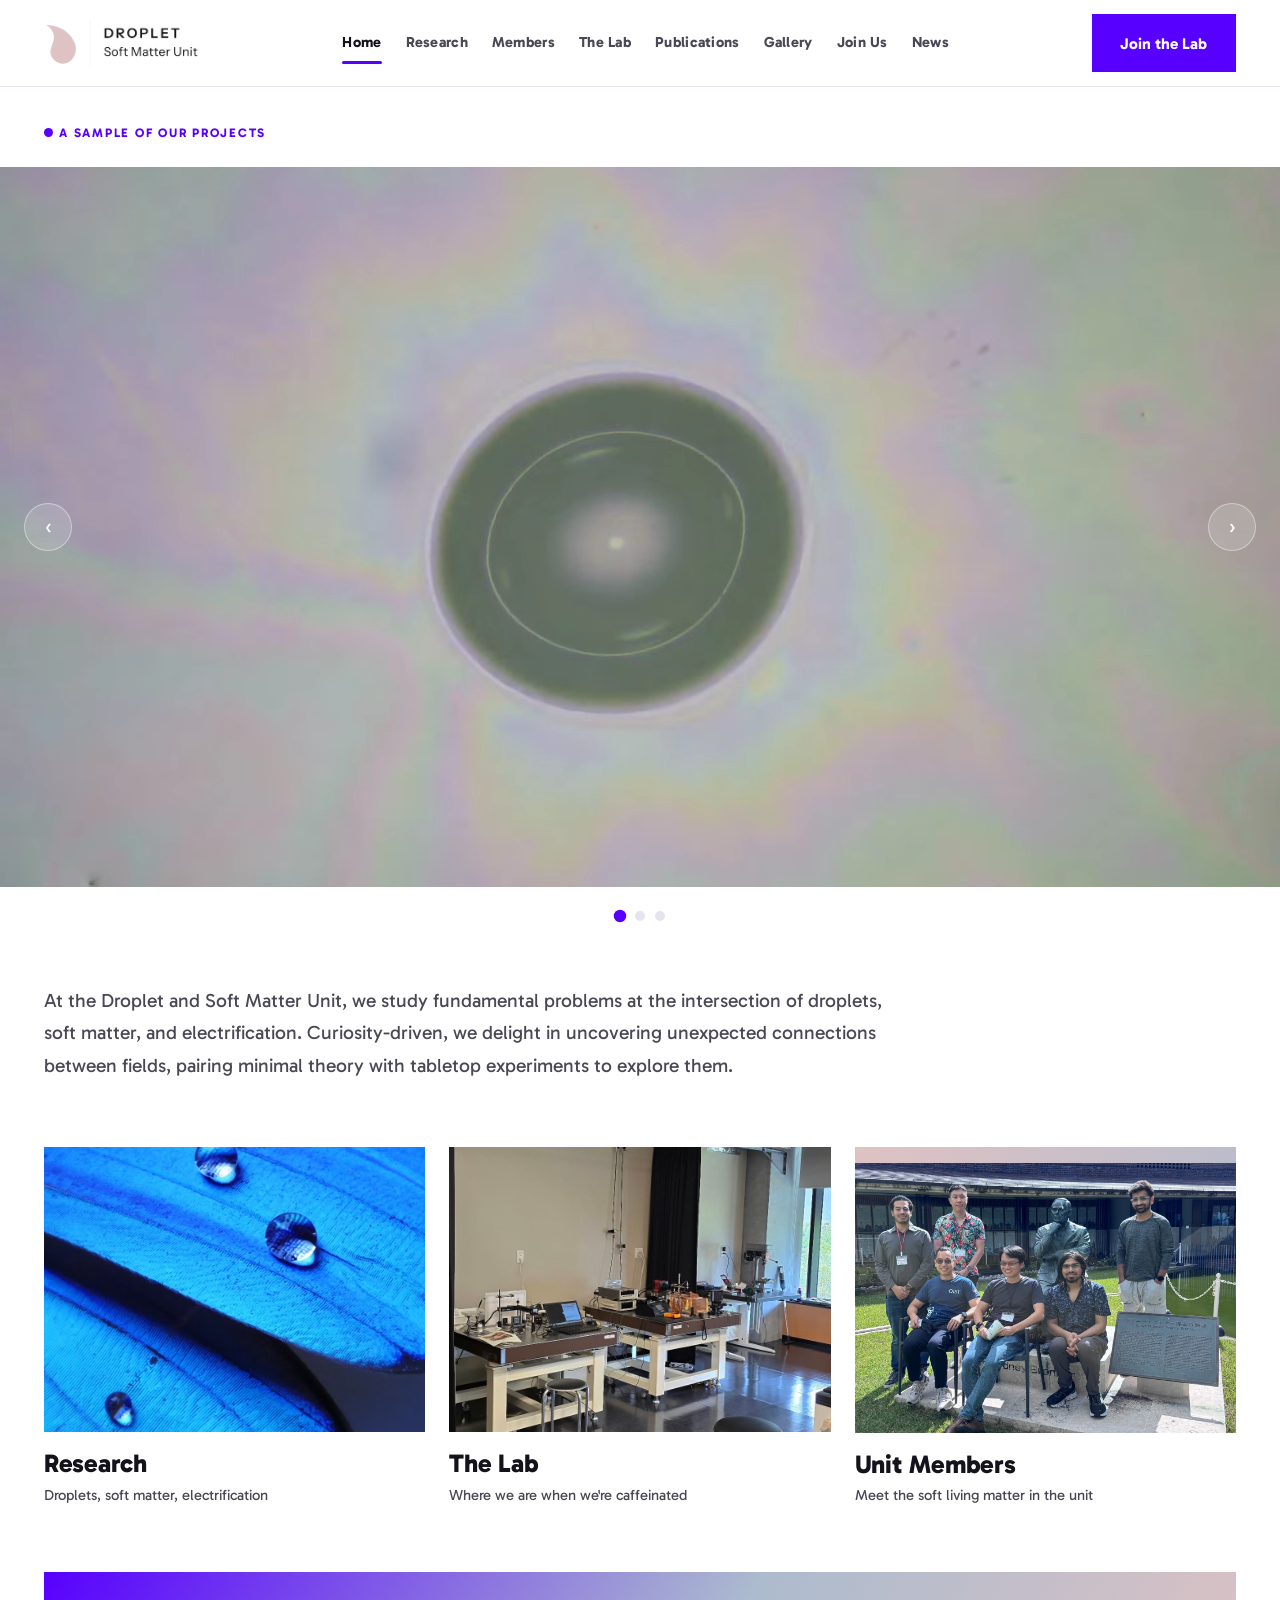
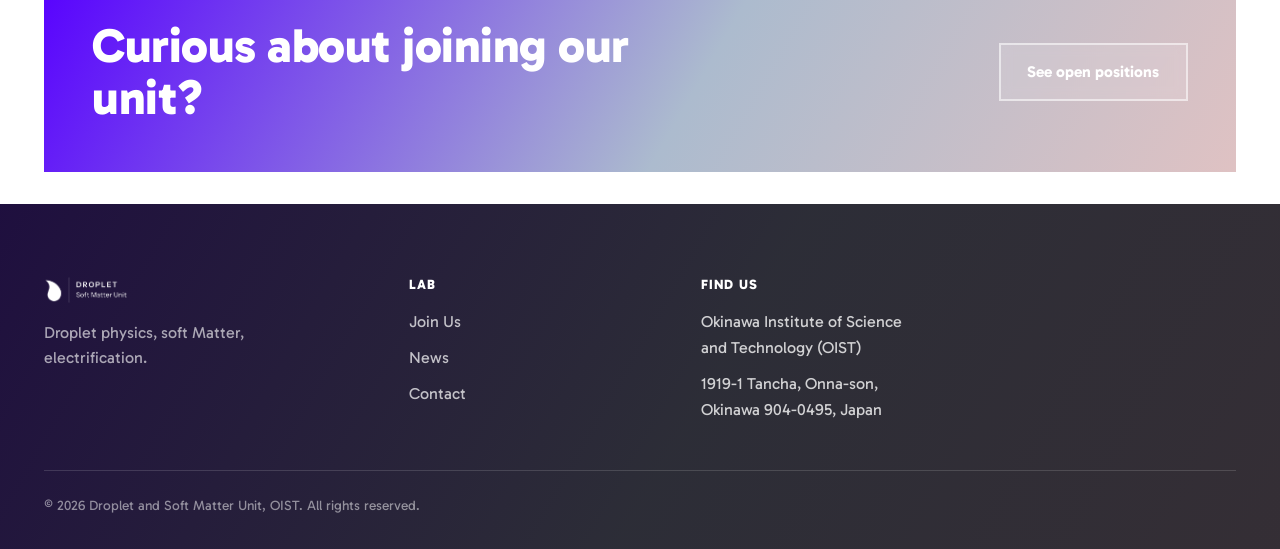
==== index.html @ cae1cfc1 "Add files via upload" ====
<!doctype html>
<html lang="en">
<head>
<meta charset="UTF-8">
<meta name="viewport" content="width=device-width, initial-scale=1">
<title>Droplet Lab — Physics of Droplets, Wetting &amp; Soft Matter | OIST</title>
<meta name="description" content="Droplet Lab, led by Prof. Dan Daniel at OIST, Japan, studies the physics of droplets, wetting and adhesion science, and soft matter.">
<link rel="icon" type="image/svg+xml" href="assets/logo/favicon.svg?v=2">
<link rel="preconnect" href="https://fonts.googleapis.com">
<link rel="preconnect" href="https://fonts.gstatic.com" crossorigin>
<link href="https://fonts.googleapis.com/css2?family=Gabarito:wght@400;500;600;700;800;900&display=swap" rel="stylesheet">
<link rel="stylesheet" href="css/style.css?v=35">
</head>
<body>
<a class="skip-link" href="#main">Skip to content</a>

<header class="site-header">
  <div class="container nav">
    <a class="brand" href="index.html" aria-label="Droplet Lab home">
      <img src="assets/logo/droplet-lab-color-cycle.gif" alt="Droplet, Soft Matter Unit">
    </a>
    <nav class="nav-links" aria-label="Primary">
      <a href="index.html" aria-current="page">Home</a>
      <a href="research.html">Research</a>
      <a href="members.html">Members</a>
      <a href="lab.html">The Lab</a>
      <a href="publications.html">Publications</a>
      <a href="gallery.html">Gallery</a>
      <a href="join.html">Join Us</a>
      <a href="news.html">News</a>
    </nav>
    <div class="nav-cta"><a class="btn btn-primary" href="join.html">Join the Lab</a></div>
    <button class="nav-toggle" aria-label="Toggle menu" aria-expanded="false" aria-controls="primary-nav"><span></span></button>
  </div>
</header>

<main id="main">

  <h1 class="visually-hidden">Droplet Lab &mdash; Physics of Droplets, Wetting &amp; Soft Matter, OIST</h1>

  <!-- SLIDESHOW: A sample of our projects -->
  <section class="reveal section section--tight">
    <div class="container">
      <p class="eyebrow slideshow-intro">A sample of our projects</p>
    </div>

    <div class="slideshow slideshow-full-bleed" data-slideshow aria-roledescription="carousel" aria-label="Featured projects">
      <div class="slideshow-viewport">
        <a class="slideshow-slide is-active" href="exploding-drops.html">
          <video poster="assets/images/hero/color-ejection-poster.jpg" autoplay muted loop playsinline aria-label="High-speed footage of a colored droplet exploding into thin-film patterns on impact">
            <source src="assets/video/color-ejection.webm" type="video/webm">
            <source src="assets/video/color-ejection.mp4" type="video/mp4">
          </video>
          <span class="slideshow-caption">
            <span class="slideshow-title">Exploding Drops</span>
            <span class="slideshow-hint">View project &rarr;</span>
          </span>
        </a>

        <a class="slideshow-slide" href="dancing-drops.html">
          <video autoplay muted loop playsinline aria-label="Condensate droplets dancing in serpentine and circular motion on a lubricated surface">
            <source src="assets/video/Dancing_drops.mp4" type="video/mp4">
          </video>
          <span class="slideshow-caption">
            <span class="slideshow-title">Dancing Drops</span>
            <span class="slideshow-hint">View project &rarr;</span>
          </span>
        </a>

        <a class="slideshow-slide" href="surface-engineering.html">
          <img src="assets/images/projects/Oleoplaning_2.jpg" alt="Iridescent oil droplets oleoplaning across a lubricated surface.">
          <span class="slideshow-caption">
            <span class="slideshow-title">Oleoplaning Drops</span>
            <span class="slideshow-hint">View project &rarr;</span>
          </span>
        </a>

        <button type="button" class="slideshow-arrow slideshow-arrow--prev" aria-label="Previous project">&lsaquo;</button>
        <button type="button" class="slideshow-arrow slideshow-arrow--next" aria-label="Next project">&rsaquo;</button>
      </div>

      <div class="container">
        <div class="slideshow-dots" role="tablist" aria-label="Choose a project">
          <button type="button" class="dot is-active" role="tab" aria-selected="true" aria-label="Exploding Drops"></button>
          <button type="button" class="dot" role="tab" aria-selected="false" aria-label="Dancing Drops"></button>
          <button type="button" class="dot" role="tab" aria-selected="false" aria-label="Oleoplaning Drops"></button>
        </div>
      </div>
    </div>
  </section>

  <!-- MISSION -->
  <section class="reveal section section--tight">
    <div class="container">
      <p class="mission-lede">At the Droplet and Soft Matter Unit, we study fundamental problems at the intersection of droplets, soft matter, and electrification. Curiosity-driven, we delight in uncovering unexpected connections between fields, pairing minimal theory with tabletop experiments to explore them.</p>
    </div>
  </section>

  <!-- 3 PANELS: Research / The Lab / Members -->
  <section class="reveal section section--tight">
    <div class="container">
      <div class="sample-grid">
        <a class="sample-tile" href="research.html">
          <div class="card-media" style="border-radius: var(--radius-md);">
            <img src="assets/images/hero/morpho.avif" alt="Morpho.">
          </div>
          <h3>Research</h3>
          <p>Droplets, soft matter, electrification</p>
        </a>
        <a class="sample-tile" href="lab.html">
          <div class="card-media" style="border-radius: var(--radius-md);">
            <img src="assets/images/lab/optical_lab.jpg" alt="Optical lab.">
          </div>
          <h3>The Lab</h3>
          <p>Where we are when we're caffeinated </p>
        </a>
        <a class="sample-tile" href="members.html">
          <div class="card-media" style="border-radius: var(--radius-md); background: var(--gradient-1);">
            <img src="assets/images/team/Team_cropped.jpg" alt="Group photo cropped." style="object-fit: contain; object-position: bottom;">
          </div>
          <h3>Unit Members</h3>
          <p>Meet the soft living matter in the unit </p>
        </a>
      </div>
    </div>
  </section>

  <!-- CTA -->
  <section class="reveal section section--tight">
    <div class="container">
      <div class="cta-band">
        <h2>Curious about joining our unit?</h2>
        <a class="btn btn-on-dark" href="join.html">See open positions</a>
      </div>
    </div>
  </section>

</main>

<footer class="site-footer">
  <div class="container footer-inner">
    <div class="footer-grid">
      <div class="footer-brand">
        <img src="assets/logo/droplet-lab-white-thick.png?v=2" alt="Droplet, Soft Matter Unit">
        <p>Droplet physics, soft Matter, electrification.</p>
      </div>
      <div class="footer-col">
        <h4>Lab</h4>
        <ul>
          <li><a href="join.html">Join Us</a></li>
          <li><a href="news.html">News</a></li>
          <li><a href="mailto:dan-daniel@oist.jp">Contact</a></li>
        </ul>
      </div>
      <div class="footer-col">
        <h4>Find us</h4>
        <ul>
          <li>Okinawa Institute of Science<br>and Technology (OIST)</li>
          <li>1919-1 Tancha, Onna-son,<br>Okinawa 904-0495, Japan</li>
        </ul>
      </div>
    </div>
    <div class="footer-bottom">
      <span>&copy; <span data-year>2026</span> Droplet and Soft Matter Unit, OIST. All rights reserved.</span>
    </div>
  </div>
</footer>

<script src="js/main.js?v=12"></script>
</body>
</html>
---- css/style.css ----
/* ==========================================================================
   Droplet Lab — shared stylesheet
   Brand: purple #5700FF, blue-grey #ACBBCE, dusty pink #DFC2C3,
          neon #EEFF41, peach #F7E1D7, black/white. Font: Gabarito.
   ========================================================================== */

:root {
  /* ---- brand colors ---- */
  --purple: #5700ff;
  --purple-dark: #4300c9;
  --purple-light: #efe6ff;
  --blue-grey: #acbbce;
  --dusty-pink: #dfc2c3;
  --peach: #f7e1d7;
  --neon: #eeff41;
  --ink: #14121a;
  --ink-soft: #4a4854;
  --muted: #75727e;
  --line: #e7e3ee;
  --surface: #ffffff;
  --surface-alt: #faf8fc;
  --pale-blue: #e9f2ff;

  --gradient-1: linear-gradient(120deg, var(--dusty-pink), var(--blue-grey));
  --gradient-2: linear-gradient(120deg, var(--purple), var(--blue-grey) 55%, var(--dusty-pink));
  --gradient-3: linear-gradient(135deg, var(--blue-grey), var(--dusty-pink));
  --gradient-dark: linear-gradient(180deg, rgba(10, 8, 20, 0) 0%, rgba(10, 8, 20, 0.55) 60%, rgba(10, 8, 20, 0.88) 100%);

  /* ---- type ---- */
  --font-display: 'Gabarito', 'Segoe UI', system-ui, sans-serif;
  --font-body: 'Gabarito', 'Segoe UI', system-ui, sans-serif;

  /* ---- spacing scale (8pt rhythm) ---- */
  --space-1: 0.5rem;
  --space-2: 0.75rem;
  --space-3: 1rem;
  --space-4: 1.5rem;
  --space-5: 2rem;
  --space-6: 3rem;
  --space-7: 4.5rem;
  --space-8: 6.5rem;

  --radius-sm: 0px;
  --radius-md: 0px;
  --radius-lg: 0px;
  --radius-pill: 0px;

  --container: 1240px;
  --shadow-sm: 0 2px 10px rgba(20, 18, 26, 0.06);
  --shadow-md: 0 12px 40px rgba(20, 18, 26, 0.10);
  --shadow-lg: 0 24px 70px rgba(20, 18, 26, 0.16);

  --ease: cubic-bezier(0.22, 1, 0.36, 1);
}

/* ---------------------------------- reset -------------------------------- */
*, *::before, *::after { box-sizing: border-box; }
html { scroll-behavior: smooth; }
body {
  margin: 0;
  font-family: var(--font-body);
  color: var(--ink);
  background: var(--surface);
  -webkit-font-smoothing: antialiased;
  font-size: 16px;
  line-height: 1.6;
}
img { max-width: 100%; display: block; }
a { color: inherit; text-decoration: none; }
ul { margin: 0; padding: 0; list-style: none; }
h1, h2, h3, h4, p, figure { margin: 0; }
button { font: inherit; cursor: pointer; }
input, textarea, select { font: inherit; }

@media (prefers-reduced-motion: reduce) {
  html { scroll-behavior: auto; }
  *, *::before, *::after { animation-duration: 0.01ms !important; animation-iteration-count: 1 !important; transition-duration: 0.01ms !important; }
}

/* --------------------------------- type ---------------------------------- */
h1, h2, h3, h4 { font-family: var(--font-display); font-weight: 800; letter-spacing: -0.01em; color: var(--ink); }
h1 { font-size: clamp(1.9rem, 4vw + 0.8rem, 3.7rem); line-height: 1.03; font-weight: 800; }
h2 { font-size: clamp(1.9rem, 2.6vw + 1rem, 3rem); line-height: 1.08; }
h3 { font-size: clamp(1.25rem, 1vw + 1rem, 1.6rem); line-height: 1.25; }
h4 { font-size: 1.05rem; line-height: 1.3; }
p { color: var(--ink-soft); }
.lede { font-size: clamp(1.05rem, 0.6vw + 1rem, 1.3rem); color: var(--ink-soft); line-height: 1.6; }
.eyebrow {
  display: inline-flex; align-items: center; gap: 0.5em;
  font-family: var(--font-display); font-weight: 700; letter-spacing: 0.14em;
  text-transform: uppercase; font-size: 0.78rem; color: var(--purple);
}
.eyebrow::before {
  content: ""; width: 9px; height: 9px; border-radius: 50%;
  background: var(--purple); flex: none;
}
.text-center { text-align: center; }

/* ------------------------------- utility ---------------------------------- */
.container { max-width: var(--container); margin-inline: auto; padding-inline: var(--space-4); }
.section { padding-block: 4.5rem; }
.section--tight { padding-block: 2rem; }
.section--alt { background: var(--surface-alt); }
.stack { display: flex; flex-direction: column; }
.visually-hidden {
  position: absolute; width: 1px; height: 1px; overflow: hidden;
  clip: rect(0 0 0 0); white-space: nowrap; border: 0; padding: 0; margin: -1px;
}
.skip-link {
  position: absolute; left: 1rem; top: -60px; z-index: 200;
  background: var(--purple); color: #fff; padding: 0.75rem 1.25rem;
  border-radius: var(--radius-sm); transition: top 0.2s var(--ease);
}
.skip-link:focus { top: 1rem; }

/* -------------------------------- buttons --------------------------------- */
.btn {
  display: inline-flex; align-items: center; justify-content: center; gap: 0.55em;
  font-family: var(--font-display); font-weight: 700; font-size: 0.98rem;
  padding: 0.9em 1.7em; border-radius: var(--radius-pill);
  border: 2px solid transparent; transition: transform 0.25s var(--ease), background 0.25s var(--ease), color 0.25s var(--ease), border-color 0.25s var(--ease);
  min-height: 44px;
}
.btn:active { transform: translateY(1px); }
.btn-primary { background: var(--purple); color: #fff; }
.btn-primary:hover { background: var(--purple-dark); }
.btn-ghost { background: transparent; color: var(--ink); border-color: var(--line); }
.btn-ghost:hover { border-color: var(--purple); color: var(--purple); }
.btn-on-dark { background: rgba(255,255,255,0.12); color: #fff; border-color: rgba(255,255,255,0.55); backdrop-filter: blur(6px); }
.btn-on-dark:hover { background: #fff; color: var(--ink); border-color: #fff; }
.btn:focus-visible, a:focus-visible, button:focus-visible, input:focus-visible, textarea:focus-visible {
  outline: 3px solid var(--purple); outline-offset: 3px;
}

/* ---------------------------------- nav ------------------------------------ */
.site-header {
  position: sticky; top: 0; z-index: 100;
  border-bottom: 1px solid var(--line);
}
.site-header::before {
  content: ""; position: absolute; inset: 0; z-index: -1;
  background: rgba(255, 255, 255, 0.86);
  backdrop-filter: blur(14px);
}
.nav {
  display: flex; align-items: center; justify-content: space-between;
  gap: var(--space-4); padding-block: 0.9rem;
}
.brand { display: flex; align-items: center; gap: 0.6rem; flex: none; }
.brand img { height: 52px; width: auto; }
.nav-links {
  display: flex; align-items: center; gap: var(--space-4);
  font-family: var(--font-display); font-weight: 700; font-size: 0.92rem;
  letter-spacing: 0.02em;
}
.nav-links a {
  position: relative; padding-block: 0.4rem; color: var(--ink-soft);
  transition: color 0.2s var(--ease);
}
.nav-links a::after {
  content: ""; position: absolute; left: 0; right: 100%; bottom: -3px; height: 3px;
  background: var(--purple); border-radius: 2px; transition: right 0.28s var(--ease);
}
.nav-links a:hover { color: var(--ink); }
.nav-links a:hover::after { right: 0; }
.nav-links a[aria-current="page"] { color: var(--ink); }
.nav-links a[aria-current="page"]::after { right: 0; }
.nav-cta { flex: none; }
.nav-toggle {
  display: none; flex: none; width: 44px; height: 44px; border-radius: var(--radius-sm);
  border: 1px solid var(--line); background: #fff; align-items: center; justify-content: center;
}
.nav-toggle span, .nav-toggle span::before, .nav-toggle span::after {
  content: ""; display: block; width: 20px; height: 2px; background: var(--ink); position: relative;
  transition: transform 0.25s var(--ease), opacity 0.25s var(--ease);
}
.nav-toggle span::before { position: absolute; top: -6px; }
.nav-toggle span::after { position: absolute; top: 6px; }
.nav-toggle[aria-expanded="true"] span { background: transparent; }
.nav-toggle[aria-expanded="true"] span::before { transform: translateY(6px) rotate(45deg); }
.nav-toggle[aria-expanded="true"] span::after { transform: translateY(-6px) rotate(-45deg); }

@media (max-width: 860px) {
  .nav-toggle { display: inline-flex; }
  .nav-links {
    position: fixed; inset: 68px 0 0 0; background: #fff; flex-direction: column;
    align-items: stretch; padding: var(--space-4); gap: 0; transform: translateY(-8px);
    opacity: 0; pointer-events: none; transition: opacity 0.25s var(--ease), transform 0.25s var(--ease);
    font-size: 1.15rem; overflow-y: auto;
  }
  .nav-links.is-open { opacity: 1; pointer-events: auto; transform: translateY(0); }
  .nav-links a { display: block; padding: 0.95rem 0.25rem; border-bottom: 1px solid var(--line); }
  .nav-links a::after { display: none; }
  .nav-cta { display: none; }
}

/* --------------------------------- footer ---------------------------------- */
.site-footer { background: var(--ink); color: rgba(255,255,255,0.78); position: relative; overflow: hidden; }
.site-footer::before {
  content: ""; position: absolute; inset: 0; background: var(--gradient-2); opacity: 0.16;
}
.footer-inner { position: relative; padding-block: var(--space-7) var(--space-5); }
.footer-grid {
  display: grid; gap: var(--space-6);
  grid-template-columns: 1.3fr 1fr 1fr 1fr;
}
.footer-brand img { height: 28px; margin-bottom: var(--space-3); }
.footer-brand p { color: rgba(255,255,255,0.62); max-width: 32ch; }
.footer-col h4 { color: #fff; font-size: 0.85rem; letter-spacing: 0.08em; text-transform: uppercase; margin-bottom: var(--space-3); }
.footer-col ul { display: flex; flex-direction: column; gap: 0.65rem; }
.footer-col a { color: rgba(255,255,255,0.72); transition: color 0.2s var(--ease); }
.footer-col a:hover { color: var(--neon); }
.footer-bottom {
  margin-top: var(--space-6); padding-top: var(--space-4); border-top: 1px solid rgba(255,255,255,0.14);
  display: flex; justify-content: space-between; gap: var(--space-3); flex-wrap: wrap;
  font-size: 0.85rem; color: rgba(255,255,255,0.5);
}
@media (max-width: 860px) {
  .footer-grid { grid-template-columns: 1fr 1fr; }
}
@media (max-width: 520px) {
  .footer-grid { grid-template-columns: 1fr; }
}

/* ---------------------------------- home slideshow ------------------------------------ */
.slideshow-intro { margin-bottom: var(--space-4); }
.slideshow-full-bleed {
  width: 100%; margin-left: calc(50% - 50vw); margin-right: calc(50% - 50vw);
}
.slideshow-viewport {
  position: relative; overflow: hidden;
  aspect-ratio: 16 / 9; background: var(--ink);
}
.slideshow-slide {
  position: absolute; inset: 0; display: block; opacity: 0; visibility: hidden;
  transition: opacity 0.7s var(--ease), visibility 0.7s;
}
.slideshow-slide.is-active { opacity: 1; visibility: visible; z-index: 1; }
.slideshow-slide img, .slideshow-slide video {
  width: 100%; height: 100%; object-fit: contain; display: block;
}
.slideshow-caption {
  position: absolute; left: 0; right: 0; bottom: 0; z-index: 2;
  padding: var(--space-6) var(--space-5) var(--space-4);
  background: linear-gradient(180deg, transparent, rgba(8,6,16,0.8));
  color: #fff;
  opacity: 0; transition: opacity 0.3s var(--ease);
}
.slideshow-slide:hover .slideshow-caption,
.slideshow-slide:focus .slideshow-caption,
.slideshow-slide:focus-visible .slideshow-caption { opacity: 1; }
.slideshow-eyebrow {
  display: block; font-family: var(--font-display); font-weight: 700; letter-spacing: 0.12em;
  text-transform: uppercase; font-size: 0.72rem; color: var(--neon); margin-bottom: 0.35rem;
}
.slideshow-title { display: block; font-family: var(--font-display); font-weight: 800; font-size: clamp(1.4rem, 1vw + 1.1rem, 2.2rem); }
.slideshow-hint {
  display: inline-flex; align-items: center; gap: 0.4em; margin-top: 0.6rem;
  font-size: 0.85rem; font-weight: 700; opacity: 0.88;
}
.slideshow-arrow {
  position: absolute; top: 50%; transform: translateY(-50%); z-index: 3;
  width: 48px; height: 48px; border-radius: 50%; display: flex; align-items: center; justify-content: center;
  background: rgba(255,255,255,0.14); color: #fff; border: 1px solid rgba(255,255,255,0.4);
  font-size: 1.3rem; transition: background 0.2s var(--ease);
}
.slideshow-arrow:hover { background: rgba(255,255,255,0.3); }
.slideshow-arrow--prev { left: var(--space-4); }
.slideshow-arrow--next { right: var(--space-4); }
.slideshow-dots { display: flex; justify-content: center; gap: 0.6rem; margin-top: var(--space-4); }
.slideshow-dots .dot {
  width: 10px; height: 10px; border-radius: 50%; background: var(--line); border: 0; padding: 0;
  cursor: pointer; transition: background 0.2s var(--ease), transform 0.2s var(--ease);
}
.slideshow-dots .dot.is-active { background: var(--purple); transform: scale(1.25); }
@media (max-width: 720px) {
  .slideshow-viewport { aspect-ratio: 3 / 4; }
  .slideshow-arrow { width: 40px; height: 40px; font-size: 1.1rem; }
}

.mission-lede { font-size: clamp(1.05rem, 0.4vw + 1rem, 1.2rem); color: var(--ink-soft); line-height: 1.7; max-width: 85ch; }

/* --------------------------------- cards ------------------------------------ */
.card {
  background: var(--surface); border-radius: var(--radius-lg); overflow: hidden;
  box-shadow: var(--shadow-sm); transition: transform 0.3s var(--ease), box-shadow 0.3s var(--ease);
  border: 1px solid var(--line);
}
a.card:hover, .card.is-interactive:hover { transform: translateY(-6px); box-shadow: var(--shadow-md); }
.card-media { aspect-ratio: 4 / 3; overflow: hidden; background: var(--surface-alt); }
.card-media img { width: 100%; height: 100%; object-fit: cover; transition: transform 0.5s var(--ease); }
.card:hover .card-media img { transform: scale(1.05); }
.card-body { padding: var(--space-4); }
.card-body h3 { margin-bottom: 0.5rem; }
.card-body p { font-size: 0.96rem; }
.card-tag {
  display: inline-block; font-family: var(--font-display); font-weight: 700; font-size: 0.72rem;
  letter-spacing: 0.08em; text-transform: uppercase; color: var(--purple); background: var(--purple-light);
  padding: 0.3em 0.8em; border-radius: var(--radius-pill); margin-bottom: 0.75rem;
}

/* grids */
.grid { display: grid; gap: var(--space-4); }
.grid-2 { grid-template-columns: repeat(2, 1fr); }
.grid-3 { grid-template-columns: repeat(3, 1fr); }
.grid-4 { grid-template-columns: repeat(4, 1fr); }
@media (max-width: 980px) {
  .grid-3, .grid-4 { grid-template-columns: repeat(2, 1fr); }
}
@media (max-width: 620px) {
  .grid-2, .grid-3, .grid-4 { grid-template-columns: 1fr; }
}

/* section heading row */
.section-head {
  display: flex; align-items: flex-end; justify-content: space-between; gap: var(--space-4);
  margin-bottom: var(--space-5); flex-wrap: wrap;
}
.section-head h2 { max-width: 26ch; }
.section-head p { max-width: 48ch; }

/* -------------------------------- home: projects sample -------------------- */
.sample-grid { display: grid; grid-template-columns: repeat(3, 1fr); gap: var(--space-4); }
.sample-tile { text-align: left; }
.sample-tile .card-media { aspect-ratio: 4 / 3; border-radius: var(--radius-md); }
.sample-tile h3 { margin-top: var(--space-3); }
.sample-tile p { font-size: 0.92rem; margin-top: 0.25rem; }
@media (max-width: 780px) { .sample-grid { grid-template-columns: 1fr; } }

/* ------------------------------- mission / split ---------------------------- */
.split {
  display: grid; grid-template-columns: 1fr 1fr; gap: var(--space-7); align-items: center;
}
@media (max-width: 900px) { .split { grid-template-columns: 1fr; gap: var(--space-5); } }
.split-media { border-radius: var(--radius-lg); overflow: hidden; box-shadow: var(--shadow-md); }
.split-media img, .split-media video { width: 100%; display: block; }
.split-media iframe { width: 100%; height: 100%; min-height: 320px; display: block; border: 0; }

.stat-row { display: flex; gap: var(--space-6); flex-wrap: wrap; margin-top: var(--space-5); }
.stat b { display: block; font-family: var(--font-display); font-size: 2.1rem; color: var(--purple); font-weight: 800; }
.stat span { font-size: 0.88rem; color: var(--muted); }

/* --------------------------------- team -------------------------------------- */
.members-section-title {
  font-size: 1.5rem; padding-bottom: var(--space-2); margin-bottom: var(--space-4);
  border-bottom: 2px solid var(--line);
}
.member-row {
  display: grid; grid-template-columns: 180px 1fr; gap: var(--space-5);
  padding-block: var(--space-5); border-top: 1px solid var(--line);
}
.member-row:first-of-type { border-top: none; }
.member-row-photo {
  aspect-ratio: 1; border-radius: var(--radius-md); overflow: hidden; background: var(--surface-alt);
}
.member-row-photo img { width: 100%; height: 100%; object-fit: cover; object-position: top center; }
.member-row-body h3 { font-size: 1.2rem; }
.member-row-body .role { color: var(--purple); font-weight: 700; font-size: 0.9rem; margin-top: 0.2rem; }
.member-row-body p { margin-top: 0.75rem; font-size: 0.96rem; }
.scholar-link {
  display: inline-block; margin-top: 0.5rem; font-weight: 700; font-size: 0.86rem;
  color: var(--muted); border-bottom: 1px solid var(--line);
}
.scholar-link:hover { color: var(--purple); border-color: var(--purple); }
@media (max-width: 620px) {
  .member-row { grid-template-columns: 96px 1fr; gap: var(--space-3); }
}

.alumni-list { display: flex; flex-direction: column; gap: 0.6rem; }
.alumni-list li { color: var(--ink-soft); font-size: 0.98rem; }
.alumni-list strong { color: var(--ink); }

/* -------------------------------- publications -------------------------------- */
.pub-year { font-family: var(--font-display); font-weight: 800; font-size: 1.3rem; color: var(--purple); margin: var(--space-6) 0 var(--space-3); }
.pub-year:first-of-type { margin-top: 0; }
.pub-item {
  display: grid; grid-template-columns: 96px 1fr auto; gap: var(--space-4); align-items: start;
  padding: var(--space-4) 0; border-top: 1px solid var(--line);
}
.pub-item:last-child { border-bottom: 1px solid var(--line); }
.pub-thumb {
  width: 96px; height: 96px; border-radius: var(--radius-md); overflow: hidden;
  background: var(--purple-light); display: flex; align-items: center; justify-content: center; flex: none;
}
.pub-thumb img { width: 100%; height: 100%; object-fit: cover; }
.pub-item h3 { font-size: 1.08rem; font-weight: 700; line-height: 1.35; }
.pub-item .authors { font-size: 0.92rem; color: var(--ink-soft); margin-top: 0.35rem; }
.pub-item .venue { font-size: 0.88rem; color: var(--purple); font-weight: 700; margin-top: 0.35rem; }
.pub-item .pub-link {
  white-space: nowrap; font-weight: 700; font-size: 0.86rem; color: var(--purple);
  border: 1.5px solid var(--purple-light); padding: 0.5em 1em; border-radius: var(--radius-pill);
  align-self: center;
}
.pub-item .pub-link:hover { background: var(--purple); color: #fff; border-color: var(--purple); }
.pub-note {
  background: var(--purple-light); color: var(--purple-dark); border-radius: var(--radius-md);
  padding: var(--space-3) var(--space-4); font-size: 0.9rem; margin-bottom: var(--space-5);
}
@media (max-width: 620px) {
  .pub-item { grid-template-columns: 64px 1fr; }
  .pub-thumb { width: 64px; height: 64px; }
  .pub-item .pub-link { grid-column: 1 / -1; justify-self: start; }
}

/* ---------------------------------- gallery carousel ------------------------------------ */
.carousel-stage {
  position: relative; border-radius: var(--radius-lg); overflow: hidden;
  background: linear-gradient(160deg, #17131f, #2c2440); box-shadow: var(--shadow-lg);
  aspect-ratio: 16 / 10;
}
.carousel-image { width: 100%; height: 100%; object-fit: cover; }
.carousel-count {
  position: absolute; top: var(--space-3); right: var(--space-3); z-index: 2;
  background: rgba(8, 6, 16, 0.55); color: #fff; font-family: var(--font-display); font-weight: 700;
  font-size: 0.76rem; letter-spacing: 0.04em; padding: 0.35em 0.8em; border-radius: var(--radius-pill);
}
.carousel-caption {
  position: absolute; left: 0; right: 0; bottom: 0; z-index: 2; text-align: center;
  padding: 2.5rem var(--space-4) var(--space-3);
  background: linear-gradient(180deg, transparent, rgba(8, 6, 16, 0.85));
  color: #fff; font-size: 0.96rem;
  opacity: 0; transition: opacity 0.3s var(--ease);
}
.carousel-stage:hover .carousel-caption,
.carousel-stage:focus-within .carousel-caption { opacity: 1; }
.carousel-arrow {
  position: absolute; top: 50%; transform: translateY(-50%); z-index: 2;
  width: 48px; height: 48px; border-radius: 50%; display: flex; align-items: center; justify-content: center;
  background: rgba(255,255,255,0.12); color: #fff; border: 1px solid rgba(255,255,255,0.4);
  font-size: 1.3rem; line-height: 1; transition: background 0.2s var(--ease);
}
.carousel-arrow:hover { background: rgba(255,255,255,0.28); }
.carousel-arrow--prev { left: var(--space-3); }
.carousel-arrow--next { right: var(--space-3); }

.carousel-filmstrip {
  display: flex; gap: var(--space-2); margin-top: var(--space-3);
  overflow-x: auto; padding-bottom: 0.4rem; scroll-snap-type: x proximity;
}
.carousel-thumb {
  flex: none; width: 96px; aspect-ratio: 1; padding: 0; margin: 0; cursor: pointer;
  border-radius: var(--radius-sm); overflow: hidden; border: 2px solid transparent; background: none;
  opacity: 0.55; transition: opacity 0.2s var(--ease), border-color 0.2s var(--ease);
  scroll-snap-align: start;
}
.carousel-thumb img { width: 100%; height: 100%; object-fit: cover; display: block; }
.carousel-thumb:hover { opacity: 0.85; }
.carousel-thumb.is-active { opacity: 1; border-color: var(--purple); }

@media (max-width: 640px) {
  .carousel-stage { aspect-ratio: 4 / 5; }
  .carousel-arrow { width: 40px; height: 40px; font-size: 1.1rem; }
  .carousel-thumb { width: 72px; }
}

/* ---------------------------------- award entries (videos + poster) ------------------------------------ */
.entry-card { display: flex; flex-direction: column; gap: 0.6rem; }
.entry-head { display: flex; align-items: flex-start; justify-content: space-between; gap: 0.75rem; }
.entry-head h3 { font-size: 1.05rem; line-height: 1.3; }
.winner-badge {
  flex: none; display: inline-flex; align-items: center; gap: 0.35em;
  font-family: var(--font-display); font-weight: 800; font-size: 0.72rem; letter-spacing: 0.04em;
  color: #2a2a06; background: var(--neon); padding: 0.35em 0.7em; border-radius: var(--radius-pill);
}
.entry-media {
  position: relative; aspect-ratio: 16 / 9; border-radius: var(--radius-md); overflow: hidden;
  background: #000; box-shadow: var(--shadow-sm);
}
.entry-media img { width: 100%; height: 100%; object-fit: cover; display: block; }
.entry-media iframe { width: 100%; height: 100%; display: block; border: 0; }
.video-facade { cursor: pointer; border: 0; padding: 0; width: 100%; height: 100%; display: block; position: relative; }
.video-facade .play-btn {
  position: absolute; inset: 0; margin: auto; width: 64px; height: 64px; border-radius: 50%;
  background: rgba(20, 18, 26, 0.6); border: 2px solid rgba(255,255,255,0.85); color: #fff;
  display: flex; align-items: center; justify-content: center; font-size: 1.4rem;
  transition: background 0.2s var(--ease), transform 0.2s var(--ease);
}
.video-facade:hover .play-btn { background: var(--purple); transform: scale(1.06); }
.entry-poster-link { display: block; }
.entry-poster-link .entry-media::after {
  content: "View full size \2197"; position: absolute; right: var(--space-3); bottom: var(--space-3);
  font-family: var(--font-display); font-weight: 700; font-size: 0.76rem; color: #fff;
  background: rgba(8,6,16,0.6); padding: 0.4em 0.8em; border-radius: var(--radius-pill);
  opacity: 0; transition: opacity 0.2s var(--ease);
}
.entry-poster-link:hover .entry-media::after { opacity: 1; }

.lookbook-quote {
  margin: var(--space-2) 0 0; padding-left: var(--space-3); border-left: 3px solid var(--purple);
  max-width: 60ch;
}
.lookbook-quote p {
  font-family: var(--font-display); font-style: italic; font-weight: 500;
  font-size: clamp(0.92rem, 0.3vw + 0.85rem, 1.08rem); color: var(--ink); line-height: 1.5;
}
.lookbook-quote cite {
  display: block; margin-top: 0.4rem; font-style: normal; font-weight: 700;
  font-size: 0.86rem; color: var(--muted);
}

/* ---------------------------------- join / values -------------------------------- */
.value-grid { display: grid; grid-template-columns: repeat(5, 1fr); gap: var(--space-3); }
.value-chip {
  background: var(--surface-alt); border-radius: var(--radius-md); padding: var(--space-4) var(--space-3);
  text-align: center; border: 1px solid var(--line);
}
.value-chip .num { font-family: var(--font-display); font-weight: 800; color: var(--purple); font-size: 1.4rem; display: block; margin-bottom: 0.4rem; }
@media (max-width: 900px) { .value-grid { grid-template-columns: repeat(3, 1fr); } }
@media (max-width: 560px) { .value-grid { grid-template-columns: repeat(2, 1fr); } }

.position-list { display: flex; flex-direction: column; gap: var(--space-3); }
.position-item {
  display: flex; justify-content: space-between; align-items: center; gap: var(--space-4);
  padding: var(--space-4); border: 1px solid var(--line); border-radius: var(--radius-md); background: var(--surface);
}
.position-item h3 { font-size: 1.1rem; }
.position-item p { font-size: 0.92rem; margin-top: 0.25rem; }
.position-status {
  font-family: var(--font-display); font-weight: 700; font-size: 0.76rem; text-transform: uppercase;
  letter-spacing: 0.06em; padding: 0.4em 0.9em; border-radius: var(--radius-pill); white-space: nowrap;
}
.status-open { background: #e9fbe5; color: #1c8a3c; }
.status-rolling { background: var(--purple-light); color: var(--purple-dark); }
.status-closed { background: var(--surface-alt); color: var(--ink-soft); border: 1px solid var(--line); }
@media (max-width: 600px) {
  .position-item { flex-direction: column; align-items: flex-start; }
}

.contact-card {
  background: var(--ink); color: #fff; border-radius: var(--radius-lg); padding: var(--space-6);
  position: relative; overflow: hidden;
}
.contact-card::before { content: ""; position: absolute; inset: 0; background: var(--gradient-2); opacity: 0.22; }
.contact-card > * { position: relative; }
.contact-card h2 { color: #fff; }
.contact-card p { color: rgba(255,255,255,0.78); }
.contact-row { display: flex; gap: var(--space-3); flex-wrap: wrap; margin-top: var(--space-4); }

/* ---------------------------------- news -------------------------------------- */
.news-list { display: flex; flex-direction: column; gap: var(--space-4); }
.news-item {
  display: grid; grid-template-columns: 210px 1fr; gap: var(--space-4);
  padding-block: var(--space-4); border-top: 1px solid var(--line);
}
.news-item:last-child { padding-bottom: 0; }
.news-date { display: block; font-family: var(--font-display); font-weight: 700; color: var(--purple); font-size: 0.92rem; margin-bottom: 0.4rem; }
.news-item h3 { margin-bottom: 0.4rem; }
.news-left { display: flex; flex-direction: column; gap: var(--space-2); }
.news-thumb {
  aspect-ratio: 16 / 9; width: 100%; border-radius: var(--radius-md); overflow: hidden;
  background: var(--purple-light); display: flex; align-items: center; justify-content: center;
}
.news-thumb img { width: 100%; height: 100%; object-fit: cover; transition: transform 0.35s var(--ease); }
.news-thumb:hover img { transform: scale(1.12); }
@media (max-width: 620px) {
  .news-item { grid-template-columns: 1fr; gap: 0.4rem; }
}

/* ------------------------------ scroll reveal -------------------------------- */
.reveal {
  opacity: 0; transform: translateY(24px);
  transition: opacity 0.7s var(--ease), transform 0.7s var(--ease);
}
.reveal.visible { opacity: 1; transform: translateY(0); }
.reveal-right { transform: translateX(48px); }
.reveal-right.visible { transform: translateX(0); }
@media (prefers-reduced-motion: reduce) {
  .reveal, .reveal-right { opacity: 1; transform: none; transition: none; }
}

/* -------------------------------- lab experiments ------------------------------ */
.exp-intro { display: grid; grid-template-columns: 220px 1fr; gap: var(--space-6); align-items: start; }
.exp-intro h2 { font-size: 1.3rem; letter-spacing: 0.02em; }
.exp-intro p { color: var(--ink-soft); line-height: 1.7; }
@media (max-width: 760px) {
  .exp-intro { grid-template-columns: 1fr; gap: var(--space-3); }
}
.exp-panels { display: grid; grid-template-columns: 1fr 1fr; gap: var(--space-6); margin-top: var(--space-7); }
@media (max-width: 760px) {
  .exp-panels { grid-template-columns: 1fr; gap: var(--space-6); }
}
.exp-panel-label { text-align: center; color: var(--ink-soft); margin-bottom: var(--space-3); font-size: 0.95rem; }
.exp-grid {
  display: grid; grid-template-columns: 1fr 1fr; gap: 6px; border-radius: var(--radius-lg); overflow: hidden;
}
.exp-grid-item { aspect-ratio: 1; overflow: hidden; position: relative; }
.exp-grid-item.exp-photo { display: flex; align-items: center; justify-content: center; background: var(--purple-light); }
.exp-grid-item.exp-photo img { width: 34%; height: 34%; object-fit: contain; }
.exp-grid-item.exp-video {
  display: flex; align-items: flex-end; justify-content: center;
  background: linear-gradient(135deg, var(--purple-light), var(--blue-grey));
}
.exp-grid-item.exp-video span {
  color: #fff; font-weight: 700; font-size: 0.88rem; padding: var(--space-3);
  text-shadow: 0 1px 6px rgba(0,0,0,0.35);
}
.exp-video-caption {
  position: absolute; left: 0; right: 0; bottom: 0; z-index: 2;
  padding: var(--space-3) var(--space-2) var(--space-2);
  background: linear-gradient(180deg, transparent, rgba(8,6,16,0.78));
  color: #fff; font-size: 0.76rem; font-weight: 600; line-height: 1.3;
  opacity: 0; transition: opacity 0.25s var(--ease); pointer-events: none;
}
.exp-grid-item:hover .exp-video-caption,
.exp-grid-item:focus-within .exp-video-caption { opacity: 1; }

/* ------------------------------ misc components -------------------------------- */
.divider-gradient { height: 6px; background: var(--gradient-2); }

.project-media { position: relative; margin-inline: auto; border-radius: var(--radius-lg); overflow: hidden; box-shadow: var(--shadow-md); background: var(--ink); }
.project-media img, .project-media video { width: 100%; display: block; }
.media-caption {
  position: absolute; left: 0; right: 0; bottom: 0; z-index: 2;
  padding: var(--space-4) var(--space-4) var(--space-3);
  background: linear-gradient(180deg, transparent, rgba(8,6,16,0.85));
  color: #fff; font-size: 0.92rem;
  opacity: 0; transition: opacity 0.3s var(--ease);
  pointer-events: none;
}
.media-caption--top {
  bottom: auto; top: 0;
  background: linear-gradient(180deg, rgba(8,6,16,0.85), transparent);
  padding: var(--space-3) var(--space-4) var(--space-4);
}
.project-media:hover .media-caption,
.project-media:focus-within .media-caption { opacity: 1; }

.writeup-placeholder {
  border: 1.5px dashed var(--line); border-radius: var(--radius-md); background: var(--surface-alt);
  padding: var(--space-5); color: var(--muted); font-size: 0.98rem; line-height: 1.6;
}
.writeup-placeholder strong { color: var(--ink-soft); }

.badge-row { display: flex; flex-wrap: wrap; gap: 0.5rem; }
.badge {
  font-family: var(--font-display); font-weight: 700; font-size: 0.78rem;
  padding: 0.4em 0.9em; border-radius: var(--radius-pill); background: var(--pale-blue); color: var(--ink);
}

.cta-band {
  background: var(--gradient-2); border-radius: var(--radius-lg); padding: var(--space-6);
  display: flex; align-items: center; justify-content: space-between; gap: var(--space-4); flex-wrap: wrap;
  color: #fff;
}
.cta-band h2 { color: #fff; max-width: 22ch; }
@media (max-width: 700px) { .cta-band { text-align: center; justify-content: center; } }

.form-grid { display: grid; grid-template-columns: 1fr 1fr; gap: var(--space-3); }
.form-grid .full { grid-column: 1 / -1; }
.field label { display: block; font-weight: 700; font-size: 0.88rem; margin-bottom: 0.4rem; }
.field input, .field textarea {
  width: 100%; border: 1.5px solid var(--line); border-radius: var(--radius-sm); padding: 0.85em 1em;
  background: #fff; min-height: 44px;
}
.field input:focus, .field textarea:focus { outline: none; border-color: var(--purple); }
.field textarea { min-height: 120px; resize: vertical; }
@media (max-width: 620px) { .form-grid { grid-template-columns: 1fr; } }

.editorial-note {
  font-size: 0.82rem; color: var(--muted); background: var(--surface-alt); border: 1px dashed var(--line);
  border-radius: var(--radius-sm); padding: 0.7em 1em; margin-top: 0.75rem;
}
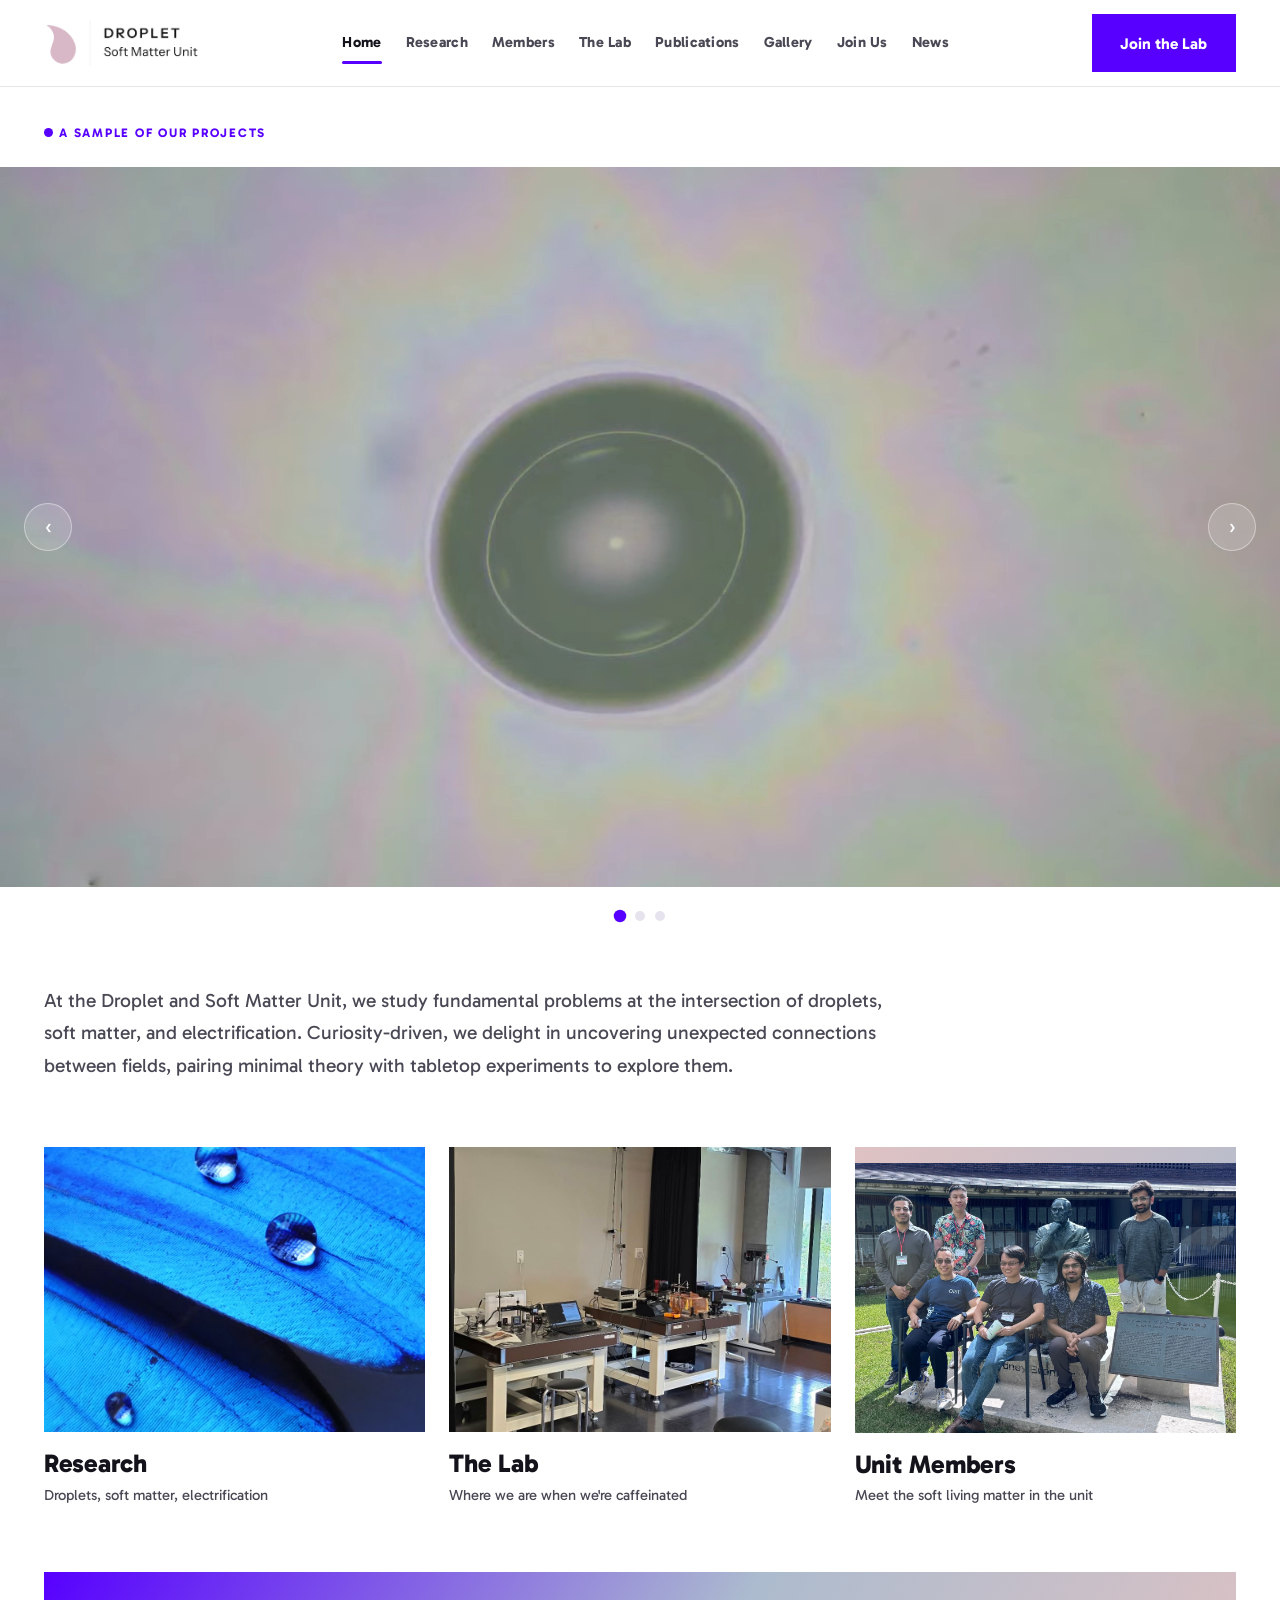
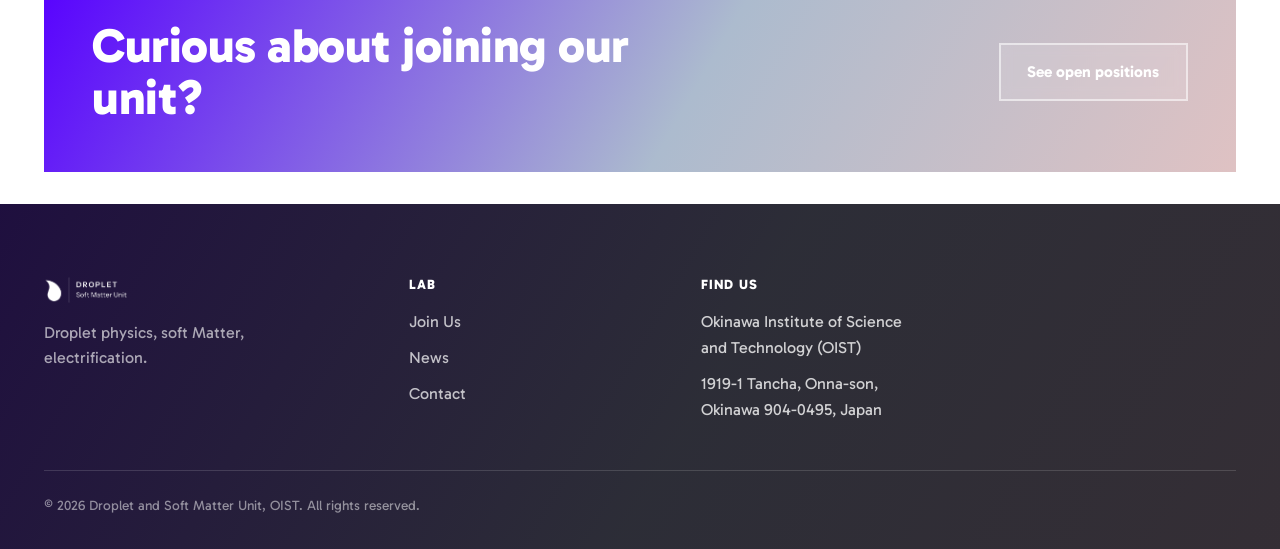
==== commit 4f043486: "Add files via upload" ====
--- a/index.html
+++ b/index.html
@@ -9,7 +9,7 @@
 <link rel="preconnect" href="https://fonts.googleapis.com">
 <link rel="preconnect" href="https://fonts.gstatic.com" crossorigin>
 <link href="https://fonts.googleapis.com/css2?family=Gabarito:wght@400;500;600;700;800;900&display=swap" rel="stylesheet">
-<link rel="stylesheet" href="css/style.css?v=35">
+<link rel="stylesheet" href="css/style.css?v=36">
 </head>
 <body>
 <a class="skip-link" href="#main">Skip to content</a>
--- a/css/style.css
+++ b/css/style.css
@@ -554,6 +554,10 @@
 .news-thumb:hover img { transform: scale(1.12); }
 @media (max-width: 620px) {
   .news-item { grid-template-columns: 1fr; gap: 0.4rem; }
+  /* date on its own line, then thumbnails share one row (a lone thumbnail still fills the width) */
+  .news-left { flex-direction: row; flex-wrap: wrap; }
+  .news-date { flex: 0 0 100%; }
+  .news-thumb { flex: 1 1 0; min-width: 0; width: auto; }
 }
 
 /* ------------------------------ scroll reveal -------------------------------- */
